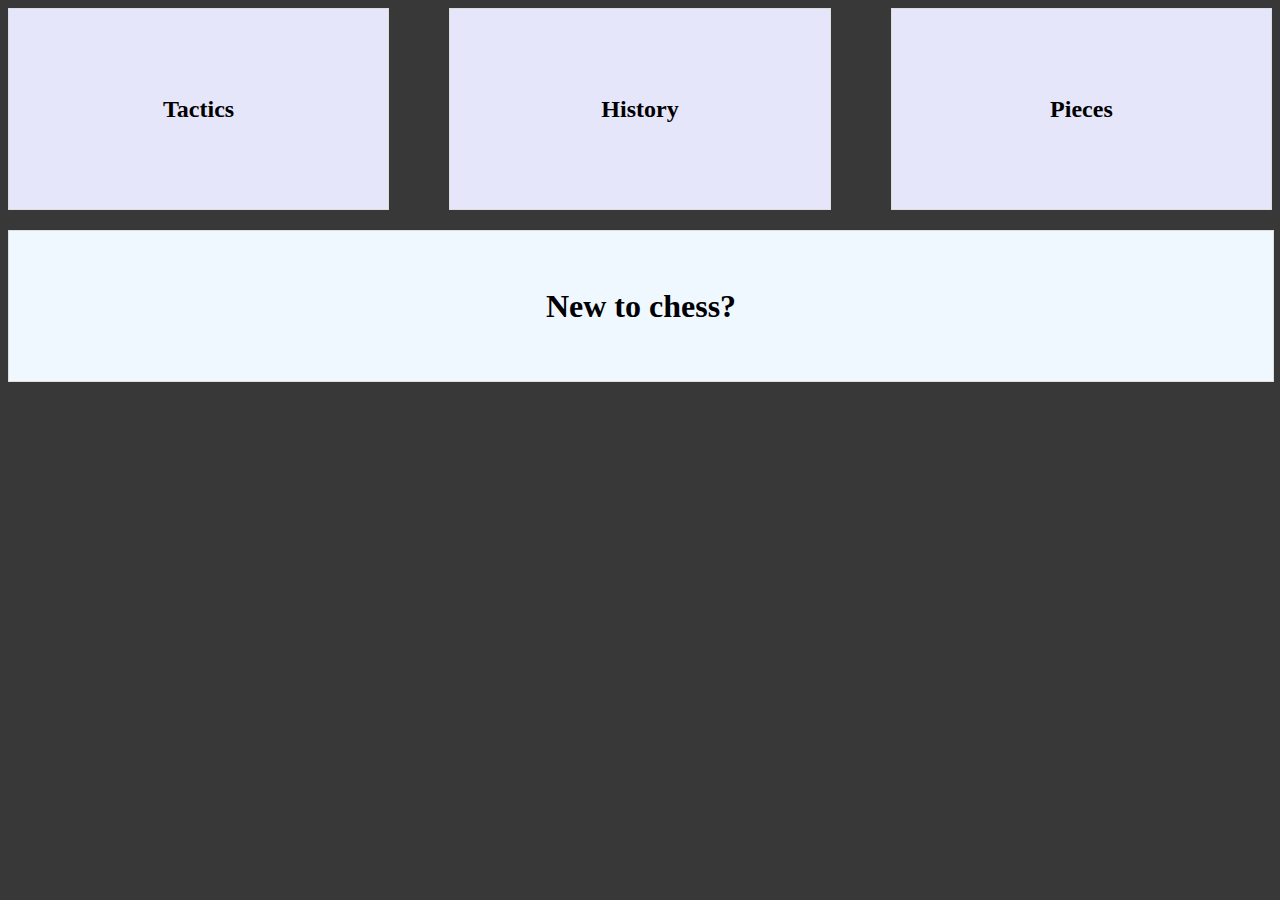
==== index.html @ 1032edda "added main pages" ====
<!DOCTYPE html>
<html lang="en">
  <head>
    <meta charset="UTF-8" />
    <meta http-equiv="X-UA-Compatible" content="IE=edge" />
    <meta name="viewport" content="width=device-width, initial-scale=1.0" />
    <link rel="stylesheet" href="styles.css">
    <title>Chess</title>
  </head>
  <body>
  </head>
  <body>
    <div class="container">
      <div class="box">
        <h2 class="box-title">Tactics</h2>
      </div>
      <div class="box">
        <h2 class="box-title">History</h2>
      </div>
      <div class="box">
        <h2 class="box-title">Pieces</h2>
      </div>
    </div>
    <div class="intro">
      <h2>New to chess?</h2>
    </div>
  </body>
</html>
</body>
</html>
---- styles.css ----
html{
    background-color: rgb(56, 56, 56);
}

.container {
    display: flex;
    flex-wrap: wrap;
    justify-content: space-between;
  }
  
  .box {
    width: 30%;
    height: 200px;
    background-color: #E6E6FA;
    margin-bottom: 20px;
    display: flex;
    justify-content: center;
    align-items: center;
    border: 1px solid #ddd;
  }
  
  .box-title {
    font-size: 24px;
    text-align: center;
  }
  
  .intro {
    width: 100%;
    height: 150px;
    background-color: #F0F8FF;
    display: flex;
    justify-content: center;
    align-items: center;
    border: 1px solid #ddd;
  }
  
  .intro h2 {
    font-size: 32px;
    text-align: center;
  }
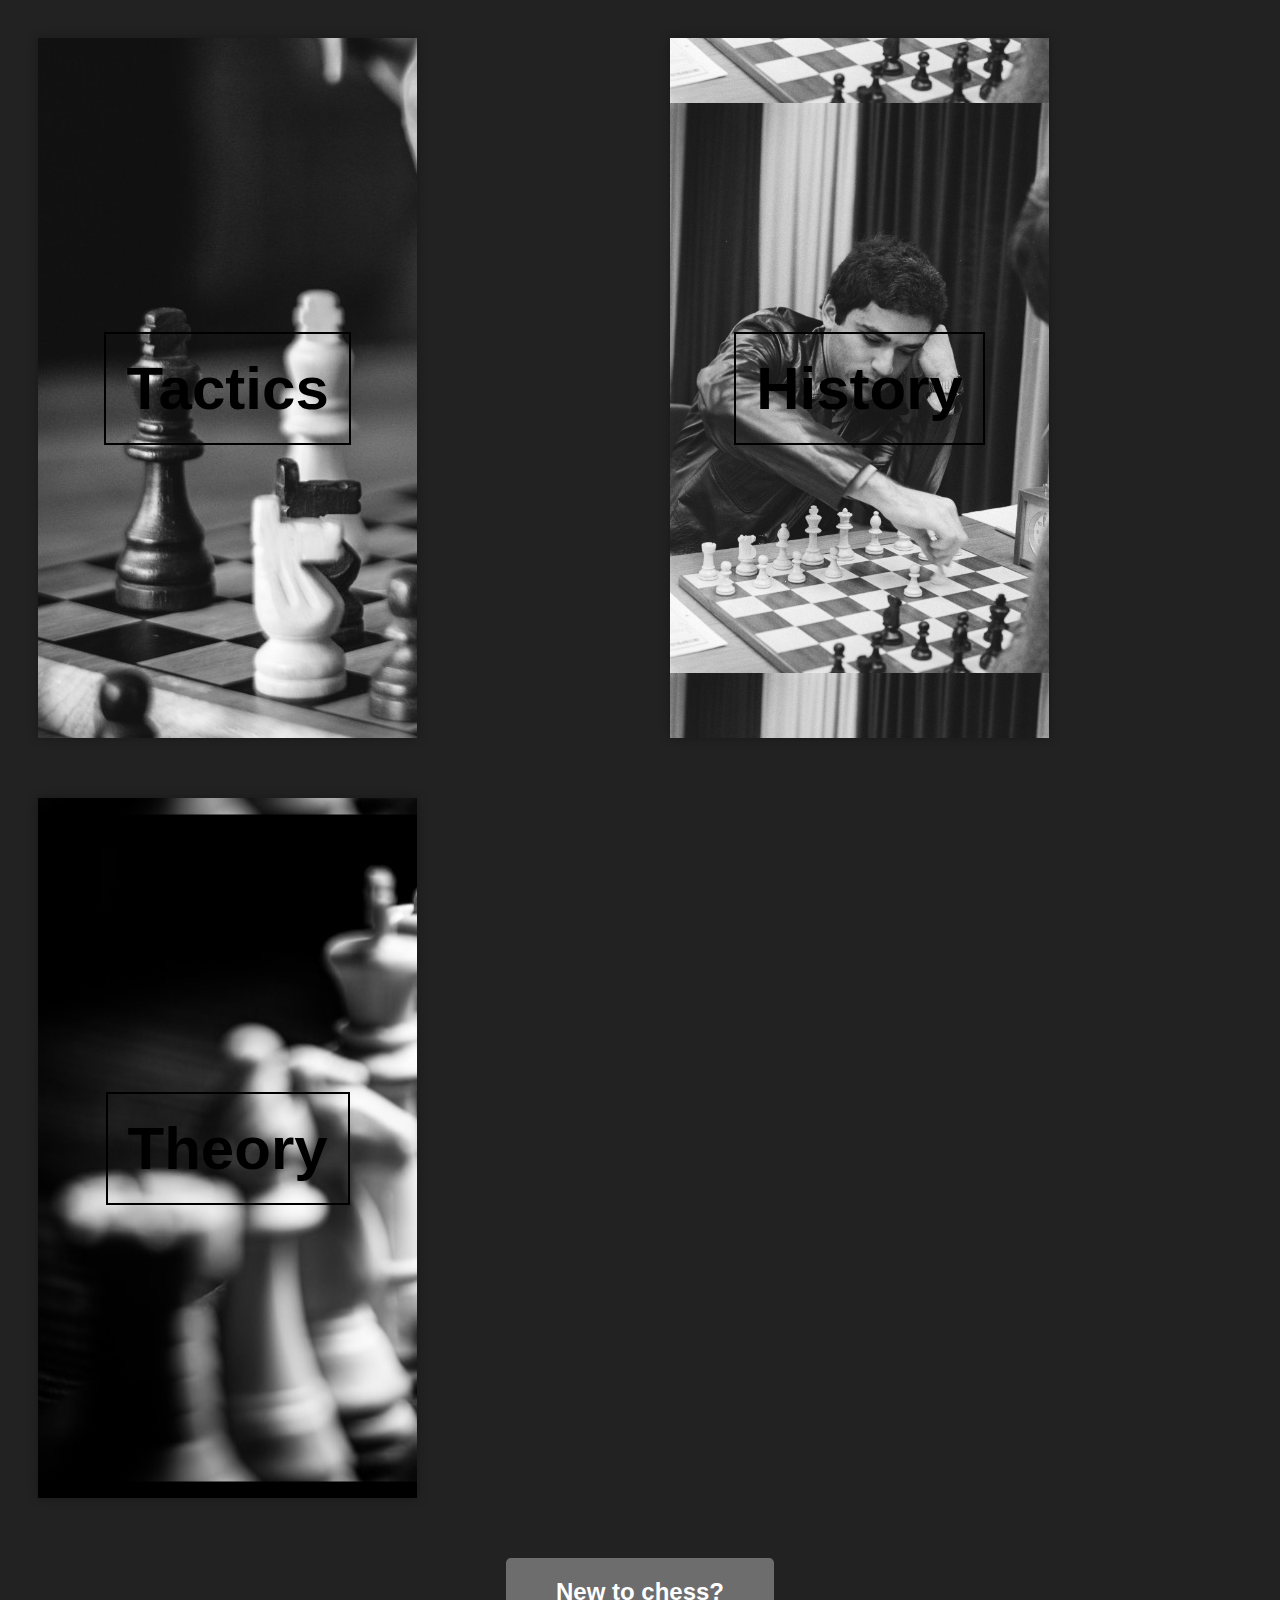
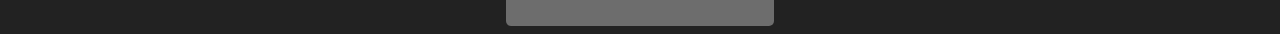
==== commit 8a867727: "added main theory site" ====
--- a/index.html
+++ b/index.html
@@ -4,27 +4,41 @@
     <meta charset="UTF-8" />
     <meta http-equiv="X-UA-Compatible" content="IE=edge" />
     <meta name="viewport" content="width=device-width, initial-scale=1.0" />
-    <link rel="stylesheet" href="styles.css">
+    <link rel="stylesheet" href="styles.css" />
     <title>Chess</title>
   </head>
   <body>
-  </head>
-  <body>
     <div class="container">
-      <div class="box">
+      <div
+        style="
+          background-image: url(/media/download.jpg);
+          background-position: left;
+        "
+        class="box"
+      >
         <h2 class="box-title">Tactics</h2>
       </div>
-      <div class="box">
+      <div
+        style="
+          background-image: url(/media/download2.jpg);
+          background-position: left;
+          background-size: 100%;
+        "
+        class="box"
+      >
         <h2 class="box-title">History</h2>
       </div>
-      <div class="box">
-        <h2 class="box-title">Pieces</h2>
+      <a href="/theory.html">
+      <div
+        style="
+          background-image: url(/media/download3.jpg);
+          background-position: left;
+        "
+        class="box"
+      >
+        <h2 class="box-title">Theory</h2></a>
       </div>
     </div>
-    <div class="intro">
-      <h2>New to chess?</h2>
-    </div>
+    <button class="button">New to chess?</button>
   </body>
 </html>
-</body>
-</html>
--- a/styles.css
+++ b/styles.css
@@ -1,40 +1,89 @@
 html{
-    background-color: rgb(56, 56, 56);
+    background-color: rgb(34, 34, 34);
 }
+
+a {
+    text-decoration: none;
+  }
 
 .container {
     display: flex;
     flex-wrap: wrap;
     justify-content: space-between;
-  }
-  
-  .box {
+    
+}
+
+.box {
     width: 30%;
-    height: 200px;
+    height: 700px;
     background-color: #E6E6FA;
-    margin-bottom: 20px;
     display: flex;
     justify-content: center;
     align-items: center;
-    border: 1px solid #ddd;
+    margin: 30px;
+    box-shadow: 0 0 10px rgba(0, 0, 0, 0.3);
+    transition: box-shadow 0.3s ease-in-out;
+    transition: transform 0.2s ease-in-out;
+
   }
   
-  .box-title {
+  .box:hover {
+    transform: translateY(-10px);
+    transition: transform 0.3s ease-in-out;
+    cursor: pointer;
+    box-shadow: 0 0 20px rgba(0, 0, 0, 0.5);
+  }
+
+.box-title {
+    font-size: 60px;
+    text-align: center;
+    color: black;
+    font-family: 'Segoe UI', Tahoma, Geneva, Verdana, sans-serif;
+    border: 2px solid black;
+    padding: 20px;
+}
+
+.button {
+    display: block;
+    margin: 0 auto;
     font-size: 24px;
-    text-align: center;
+    font-weight: bold;
+    color: white;
+    background-color: #6d6d6d;
+    border: none;
+    border-radius: 5px;
+    padding: 20px 50px;
+    margin-top: 30px;
+    font-family: 'Segoe UI', Tahoma, Geneva, Verdana, sans-serif;
+    transition: background-color 0.3s ease-in-out;
   }
   
-  .intro {
-    width: 100%;
-    height: 150px;
-    background-color: #F0F8FF;
-    display: flex;
-    justify-content: center;
-    align-items: center;
-    border: 1px solid #ddd;
+  .button:hover {
+    background-color: #9e9e9e;
+    cursor: pointer;
+    animation: shake 0.5s ease-in-out;
   }
   
-  .intro h2 {
-    font-size: 32px;
-    text-align: center;
+  .button:active {
+    background-color: #414141;
+    transition: background-color 0s;
+    animation: none;
+  }
+  
+  @keyframes shake {
+    0% {
+      transform: translateX(0);
+    }
+    25% {
+      transform: translateX(-2px);
+    }
+    50% {
+      transform: translateX(2px);
+    }
+    75% {
+      transform: translateX(-2px);
+    }
+    100% {
+      transform: translateX(0);
+    }
   }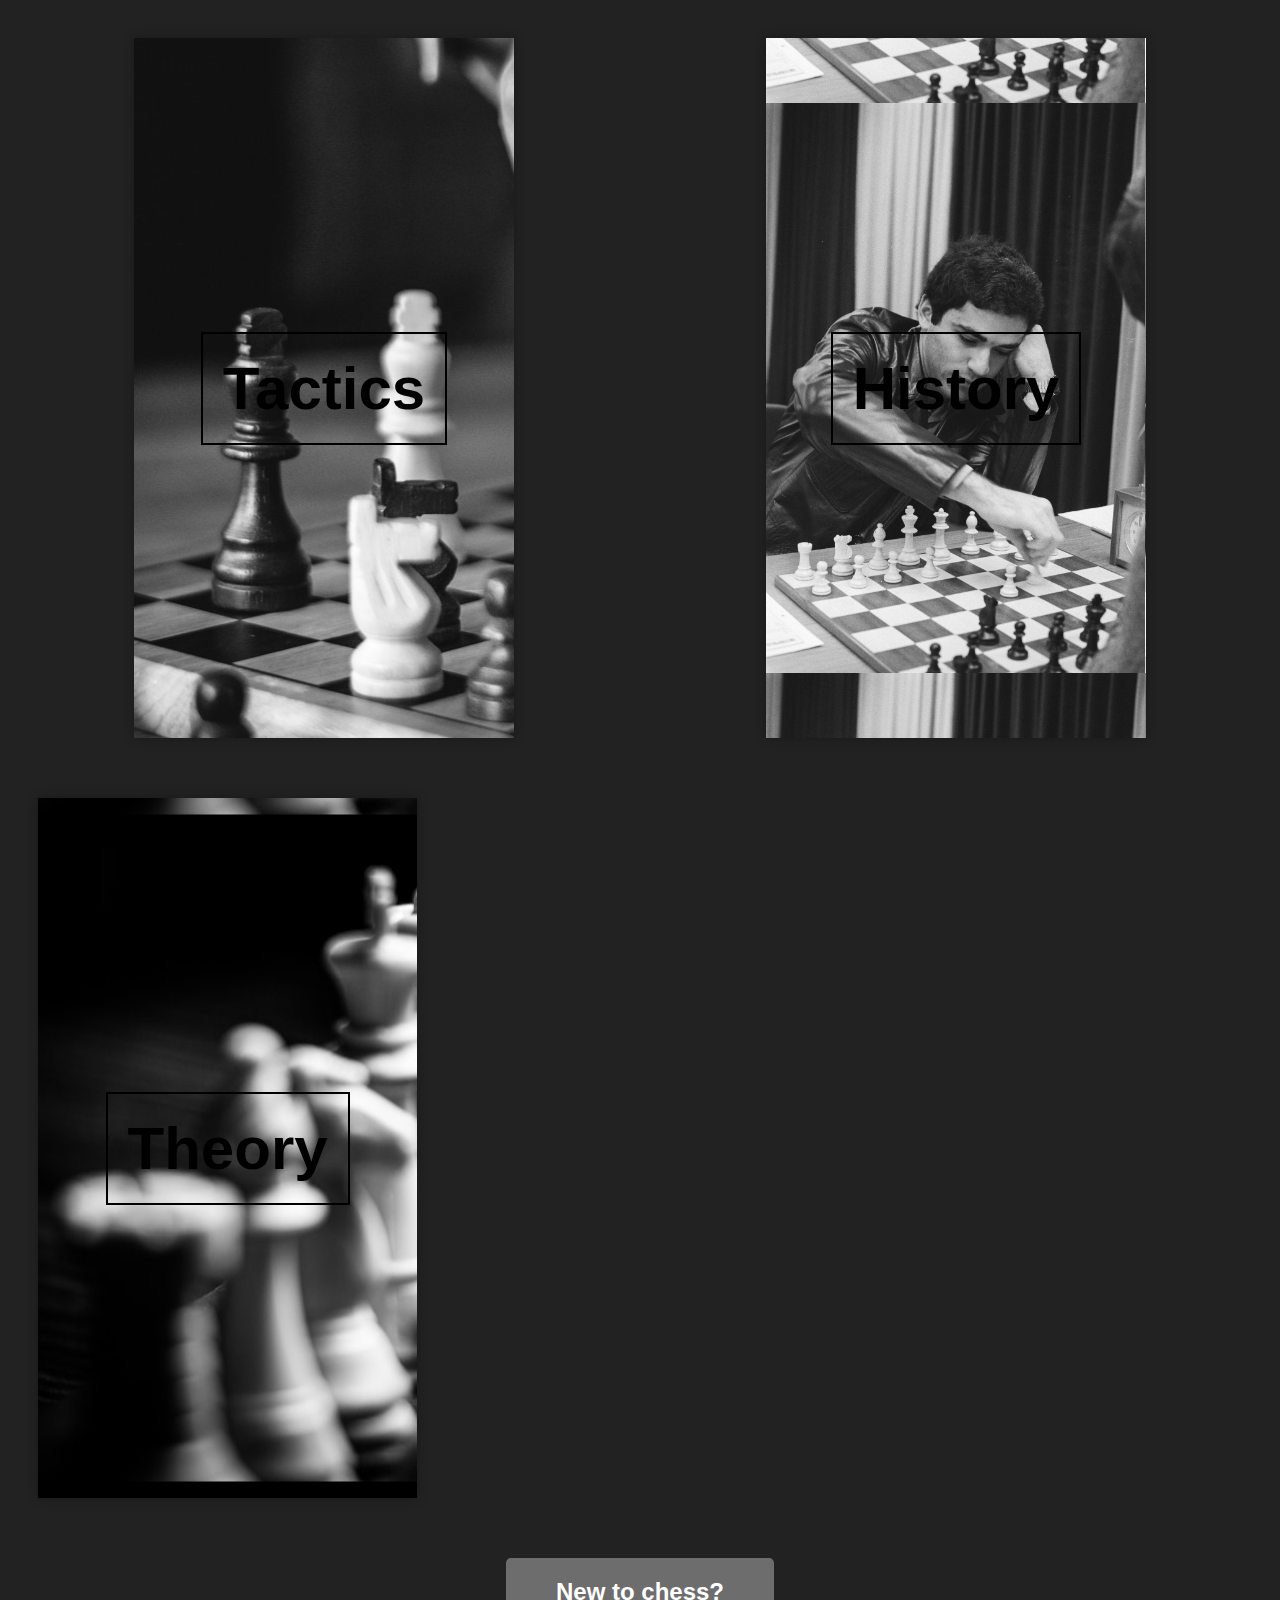
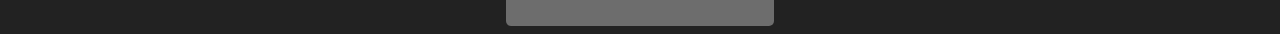
==== commit 23cfe4a0: "added the history page" ====
--- a/index.html
+++ b/index.html
@@ -9,6 +9,7 @@
   </head>
   <body>
     <div class="container">
+      <a href="/tactics.html">
       <div
         style="
           background-image: url(/media/download.jpg);
@@ -16,8 +17,9 @@
         "
         class="box"
       >
-        <h2 class="box-title">Tactics</h2>
+        <h2 class="box-title">Tactics</h2></a>
       </div>
+      <a href="/history.html">
       <div
         style="
           background-image: url(/media/download2.jpg);
@@ -26,7 +28,7 @@
         "
         class="box"
       >
-        <h2 class="box-title">History</h2>
+        <h2 class="box-title">History</h2></a>
       </div>
       <a href="/theory.html">
       <div
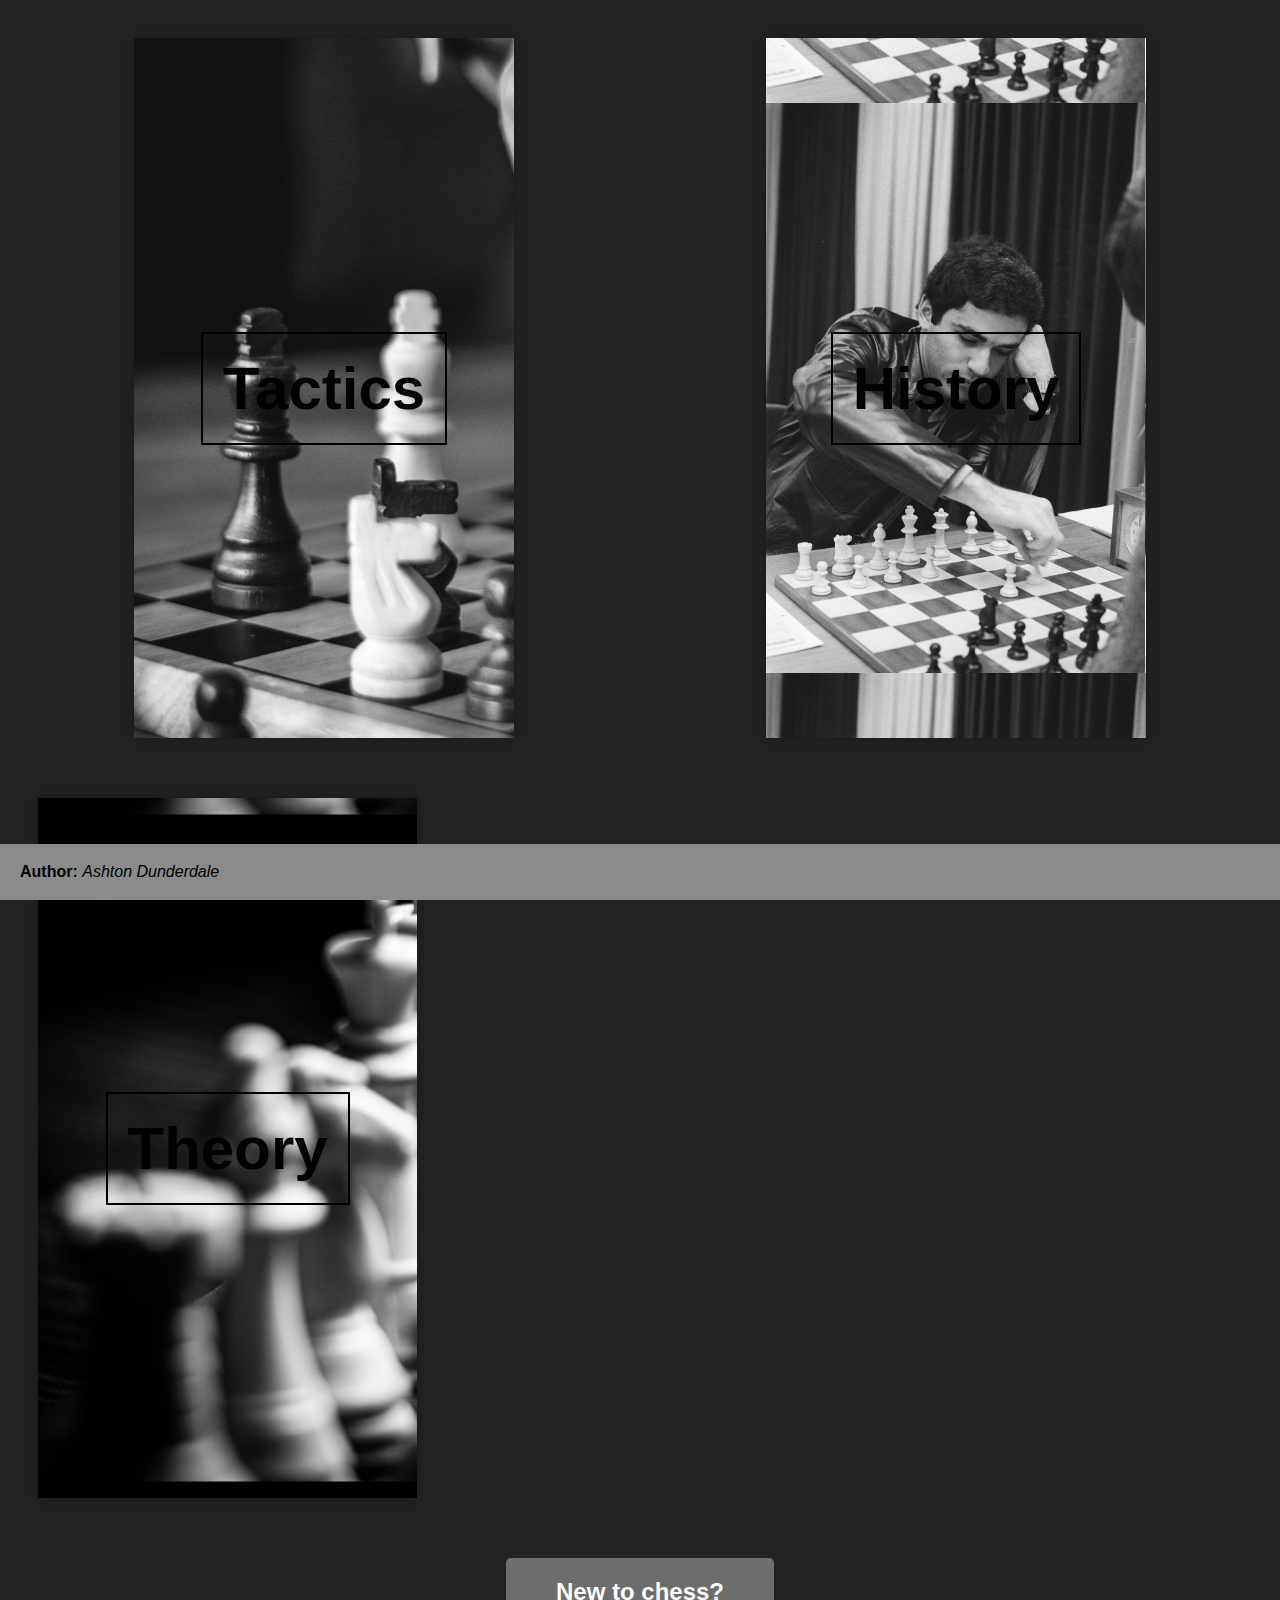
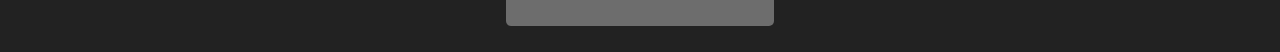
==== commit b9ff340b: "completed tactics section" ====
--- a/index.html
+++ b/index.html
@@ -42,5 +42,9 @@
       </div>
     </div>
     <button class="button">New to chess?</button>
+    <br>
+    <footer>
+      <p> <b> Author:</b> <i> Ashton Dunderdale</i></p>
+    </footer>
   </body>
 </html>
--- a/styles.css
+++ b/styles.css
@@ -86,4 +86,16 @@
     100% {
       transform: translateX(0);
     }
-  }+  }
+
+  footer {
+    position: fixed;
+    left: 0;
+    bottom: 0;
+    width: 100%;
+    text-align: left;
+    padding: 3px 20px;
+    background-color: rgb(139, 139, 139);
+    color: rgb(0, 0, 0);
+    font-family: 'Segoe UI', Tahoma, Geneva, Verdana, sans-serif;
+}
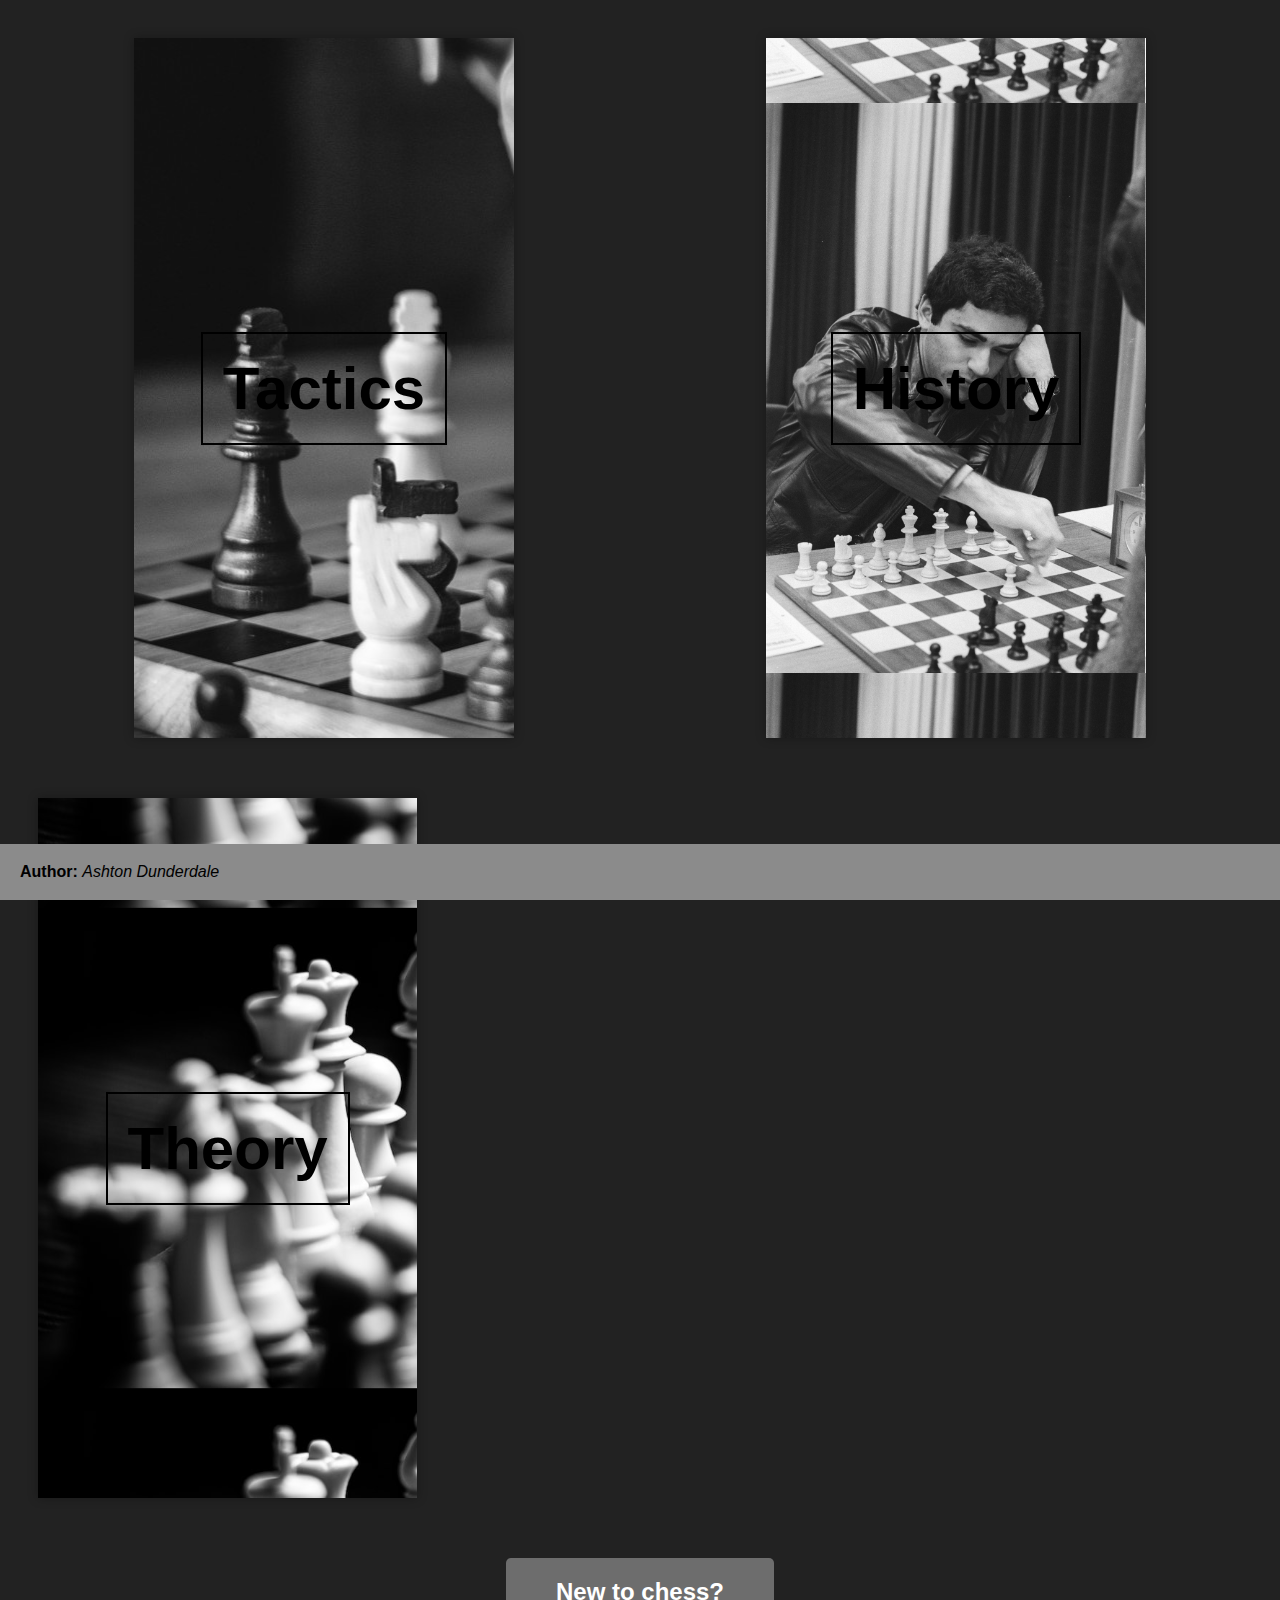
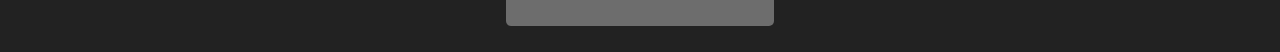
==== commit 8c1d66c9: "added scroll to top" ====
--- a/index.html
+++ b/index.html
@@ -35,13 +35,15 @@
         style="
           background-image: url(/media/download3.jpg);
           background-position: left;
+          background-size: 190%;
+
         "
         class="box"
       >
         <h2 class="box-title">Theory</h2></a>
       </div>
     </div>
-    <button class="button">New to chess?</button>
+    <a href="newToChess.html"><button class="button">New to chess?</button></a>
     <br>
     <footer>
       <p> <b> Author:</b> <i> Ashton Dunderdale</i></p>
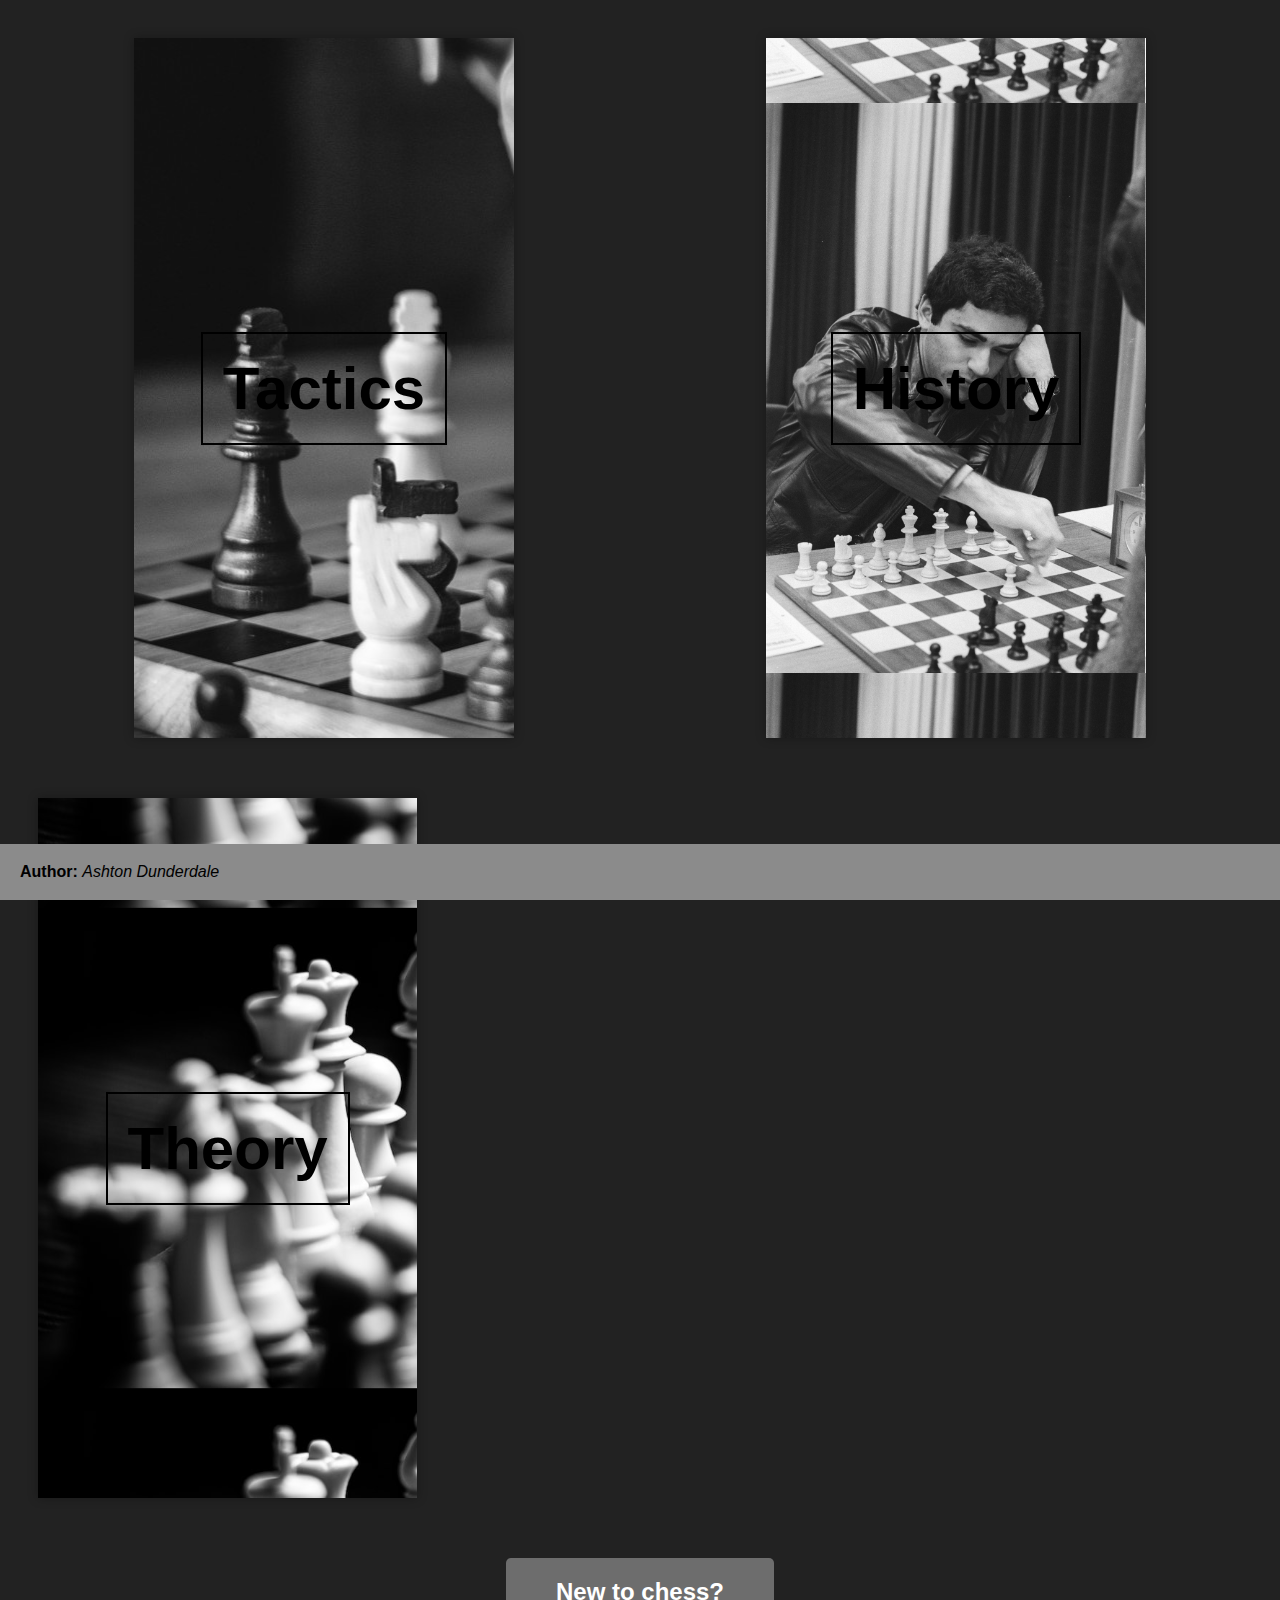
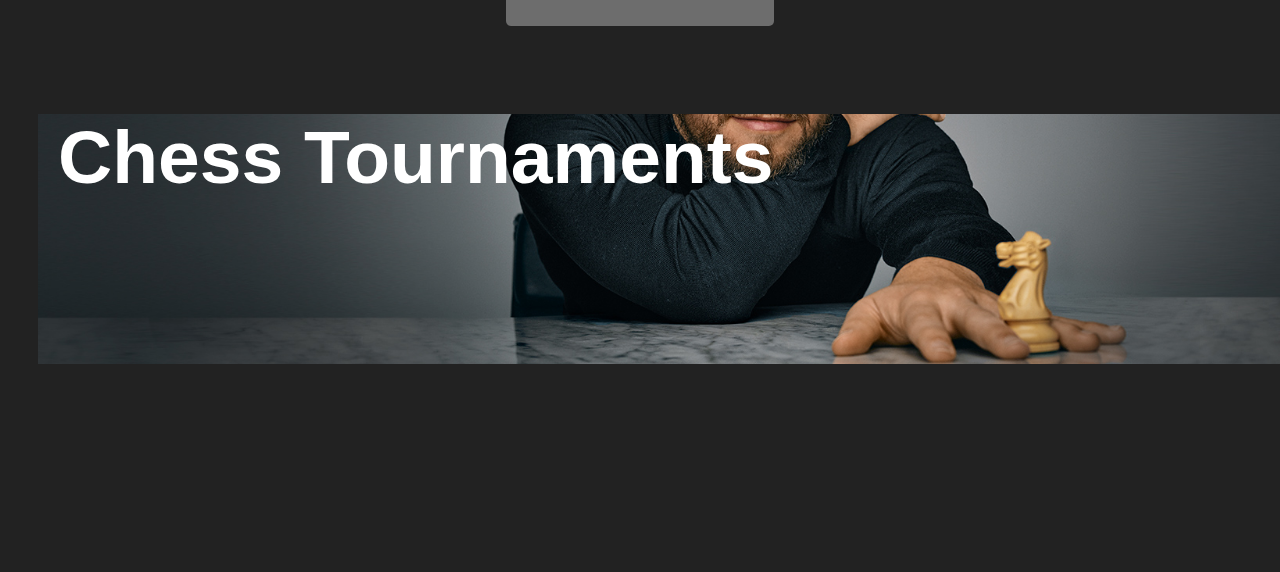
==== commit 0ff43f06: "finished stockfish section" ====
--- a/index.html
+++ b/index.html
@@ -45,6 +45,19 @@
     </div>
     <a href="newToChess.html"><button class="button">New to chess?</button></a>
     <br>
+    <div class="wrapper">
+      <a href="chesstournaments.html">
+        <div style="margin-bottom: 200px; margin-left: 30px; margin-top: -30px;" class="large-box">
+          <h1 style="font-size: 75px; margin-left: 20px;" >Chess Tournaments</h1>
+        </div>
+      </a>
+      <a href="stockfish.html">
+        <div class="small-box">
+          <h1 style="font-size: 25px; margin-left: 20px; margin-right: 35px; margin-top: 20px;" >What is Stockfish?</h1>
+        </div>
+      </a>
+    </div>
+    
     <footer>
       <p> <b> Author:</b> <i> Ashton Dunderdale</i></p>
     </footer>
--- a/styles.css
+++ b/styles.css
@@ -5,6 +5,11 @@
 a {
     text-decoration: none;
   }
+
+h1{
+  color: white;
+  font-family: 'Segoe UI', Tahoma, Geneva, Verdana, sans-serif;
+}
 
 .container {
     display: flex;
@@ -99,3 +104,31 @@
     color: rgb(0, 0, 0);
     font-family: 'Segoe UI', Tahoma, Geneva, Verdana, sans-serif;
 }
+
+.wrapper {
+  display: flex;
+  justify-content: space-between;
+  margin-top: 50px;
+}
+
+.large-box {
+  flex-basis: 80%;
+  height: 250px;
+  width: 1500px;
+  background-color: #ccc;
+  background-image: url(/media/magnuscarlsen.jpg);
+  background-size: cover;
+  background-position: 0px 270px;
+  margin-right: 20px;
+  margin-left: 30px;
+}
+
+.small-box {
+  flex-basis: 20%;
+  height: 250px;
+  background-color: #eee;
+  background-image: url(/media/stockfish.jpg);
+  background-size: cover;
+  background-position: center;
+  margin-right: 30px;
+}
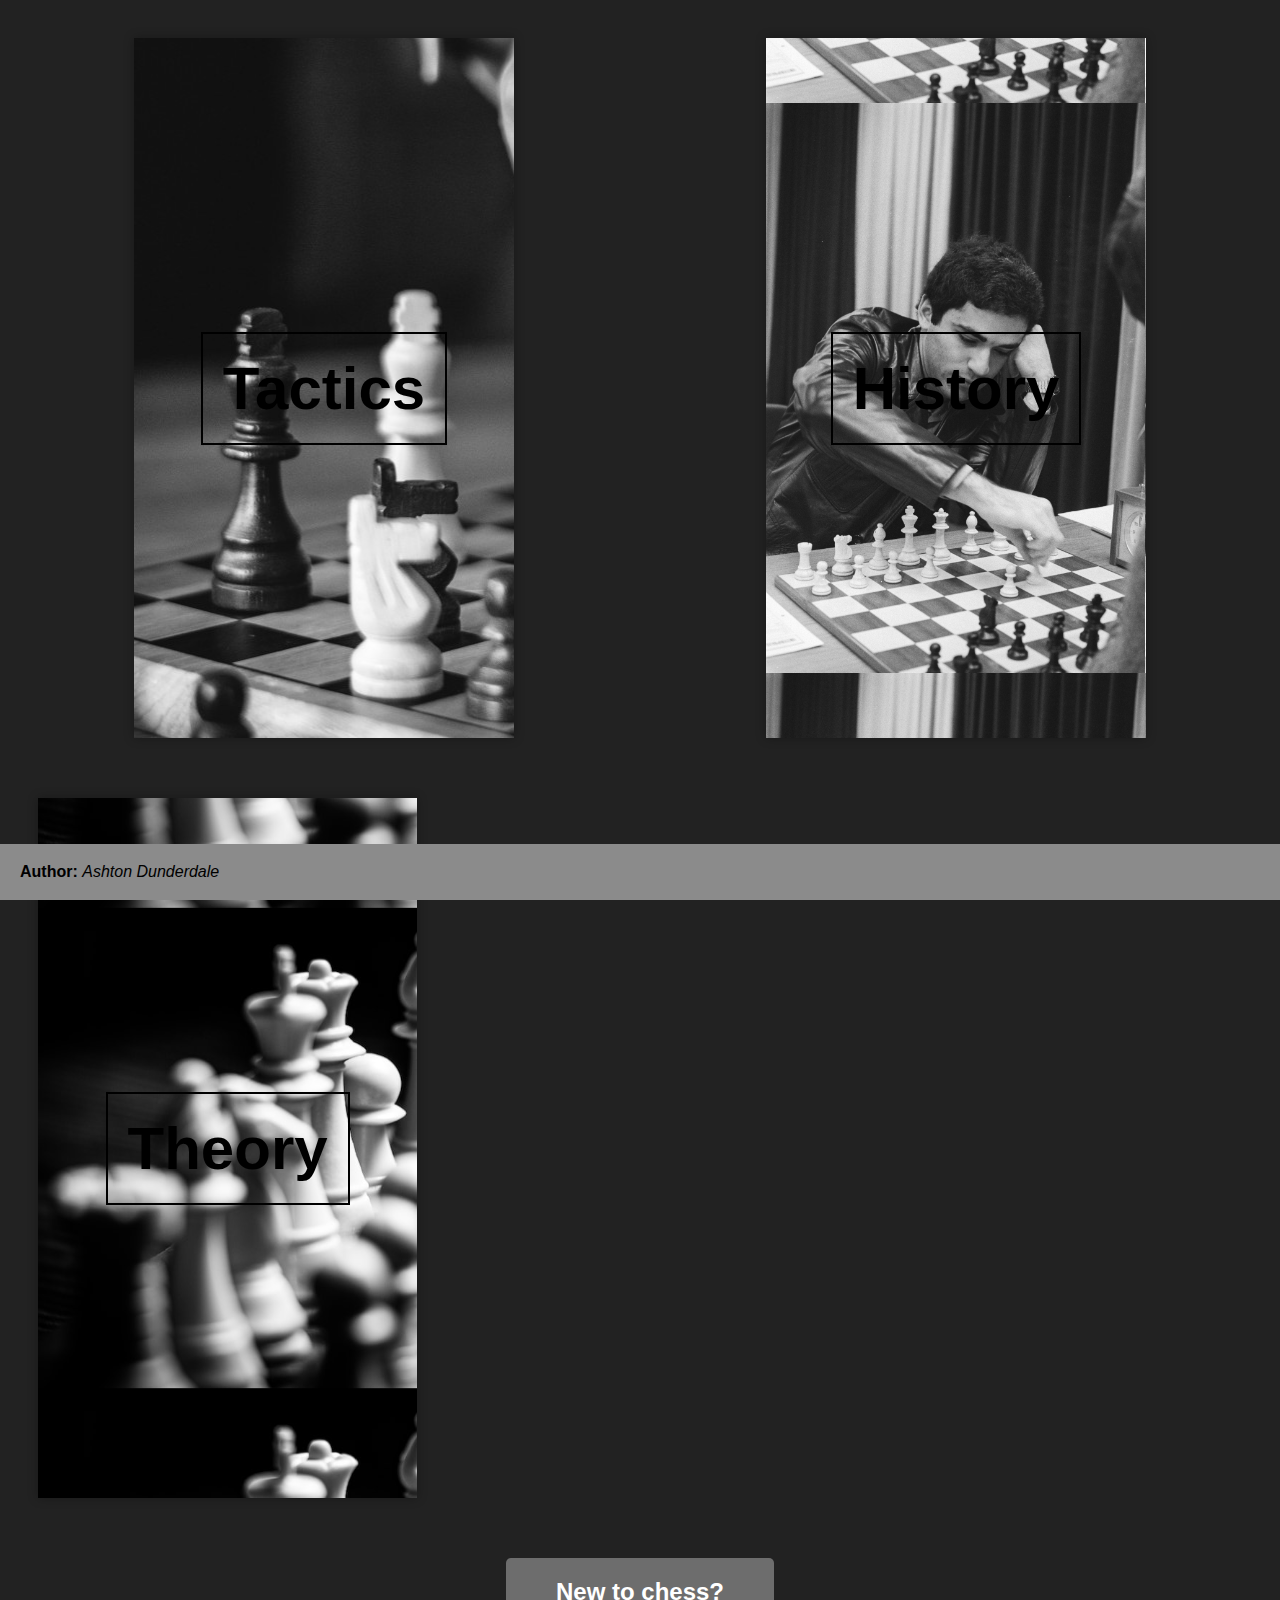
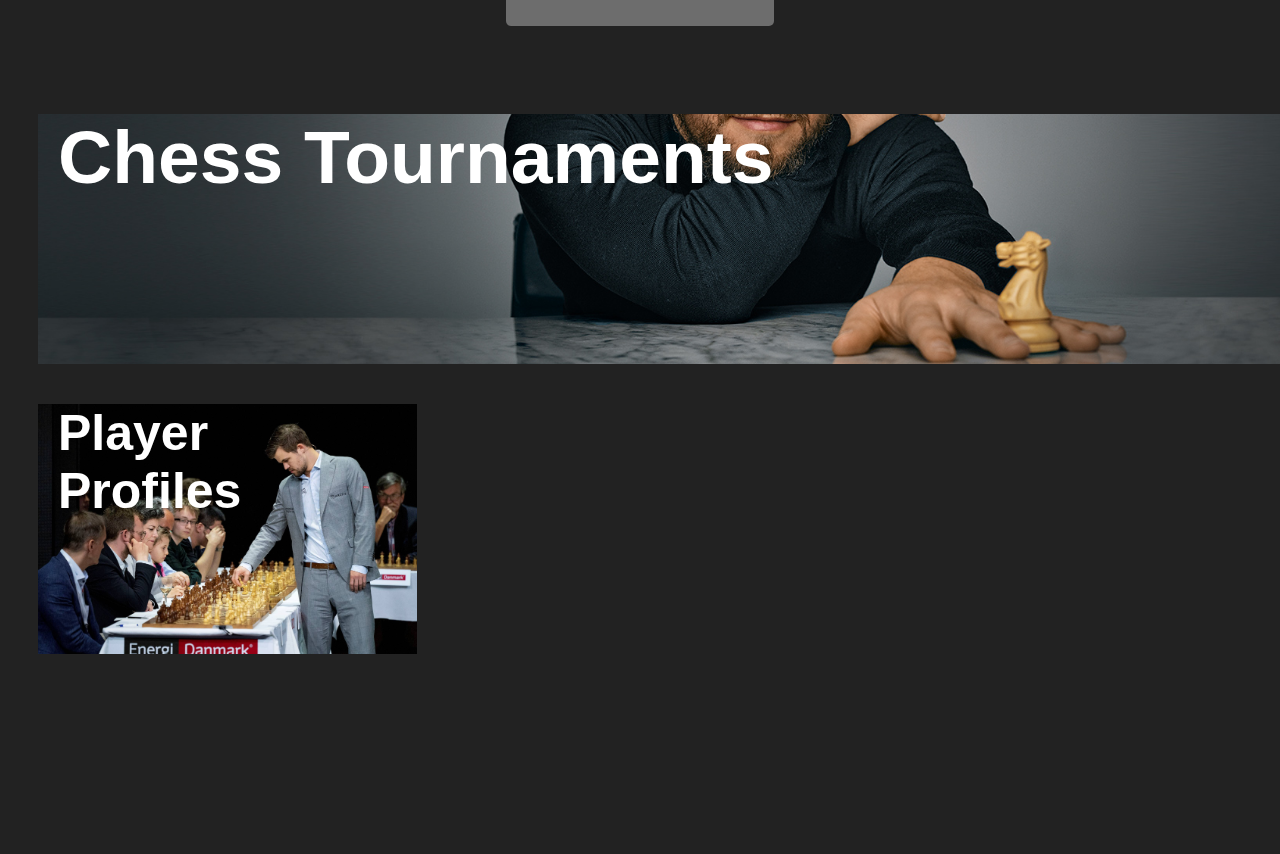
==== commit 0a427a95: "completed player profiles" ====
--- a/index.html
+++ b/index.html
@@ -47,17 +47,21 @@
     <br>
     <div class="wrapper">
       <a href="chesstournaments.html">
-        <div style="margin-bottom: 200px; margin-left: 30px; margin-top: -30px;" class="large-box">
+        <div style="margin-bottom: 50px; margin-left: 30px; margin-top: -30px;" class="large-box">
           <h1 style="font-size: 75px; margin-left: 20px;" >Chess Tournaments</h1>
         </div>
       </a>
       <a href="stockfish.html">
         <div class="small-box">
-          <h1 style="font-size: 25px; margin-left: 20px; margin-right: 35px; margin-top: 20px;" >What is Stockfish?</h1>
+          <h1 style="font-size: 40px; margin-left: 20px; margin-right: 35px; margin-top: 20px;" >What is <i> Stockfish?</i></h1>
         </div>
       </a>
     </div>
-    
+    <a href="/playerprofiles.html">
+    <div class="small-box-third">
+        <h1 style="font-size: 50px; margin-left: 20px; margin-right: 35px; margin-top: 20px;" >Player Profiles</h1>
+    </div>
+  </a>
     <footer>
       <p> <b> Author:</b> <i> Ashton Dunderdale</i></p>
     </footer>
--- a/styles.css
+++ b/styles.css
@@ -121,6 +121,7 @@
   background-position: 0px 270px;
   margin-right: 20px;
   margin-left: 30px;
+  transition: transform 0.5s ease-out;
 }
 
 .small-box {
@@ -131,4 +132,33 @@
   background-size: cover;
   background-position: center;
   margin-right: 30px;
+  transition: transform 0.5s ease-out;
 }
+
+.large-box:hover {
+  transform: translateY(-10px);
+}
+
+.small-box:hover {
+  transform: translateY(-10px);
+}
+
+.small-box-third{
+  flex-basis: 33.33%;
+  height: 250px;
+  width: 30%;
+  background-color: #eee;
+  background-image: url(/media/playerprofiles.jpg);
+  background-size: cover;
+  background-position: bottom;
+  margin-right: 30px;
+  margin-left: 30px;
+  margin-bottom: 200px;
+  margin-top: -30px;
+  transition: transform 0.5s ease-out;
+
+}
+
+.small-box-third:hover {
+  transform: translateY(-10px);
+}